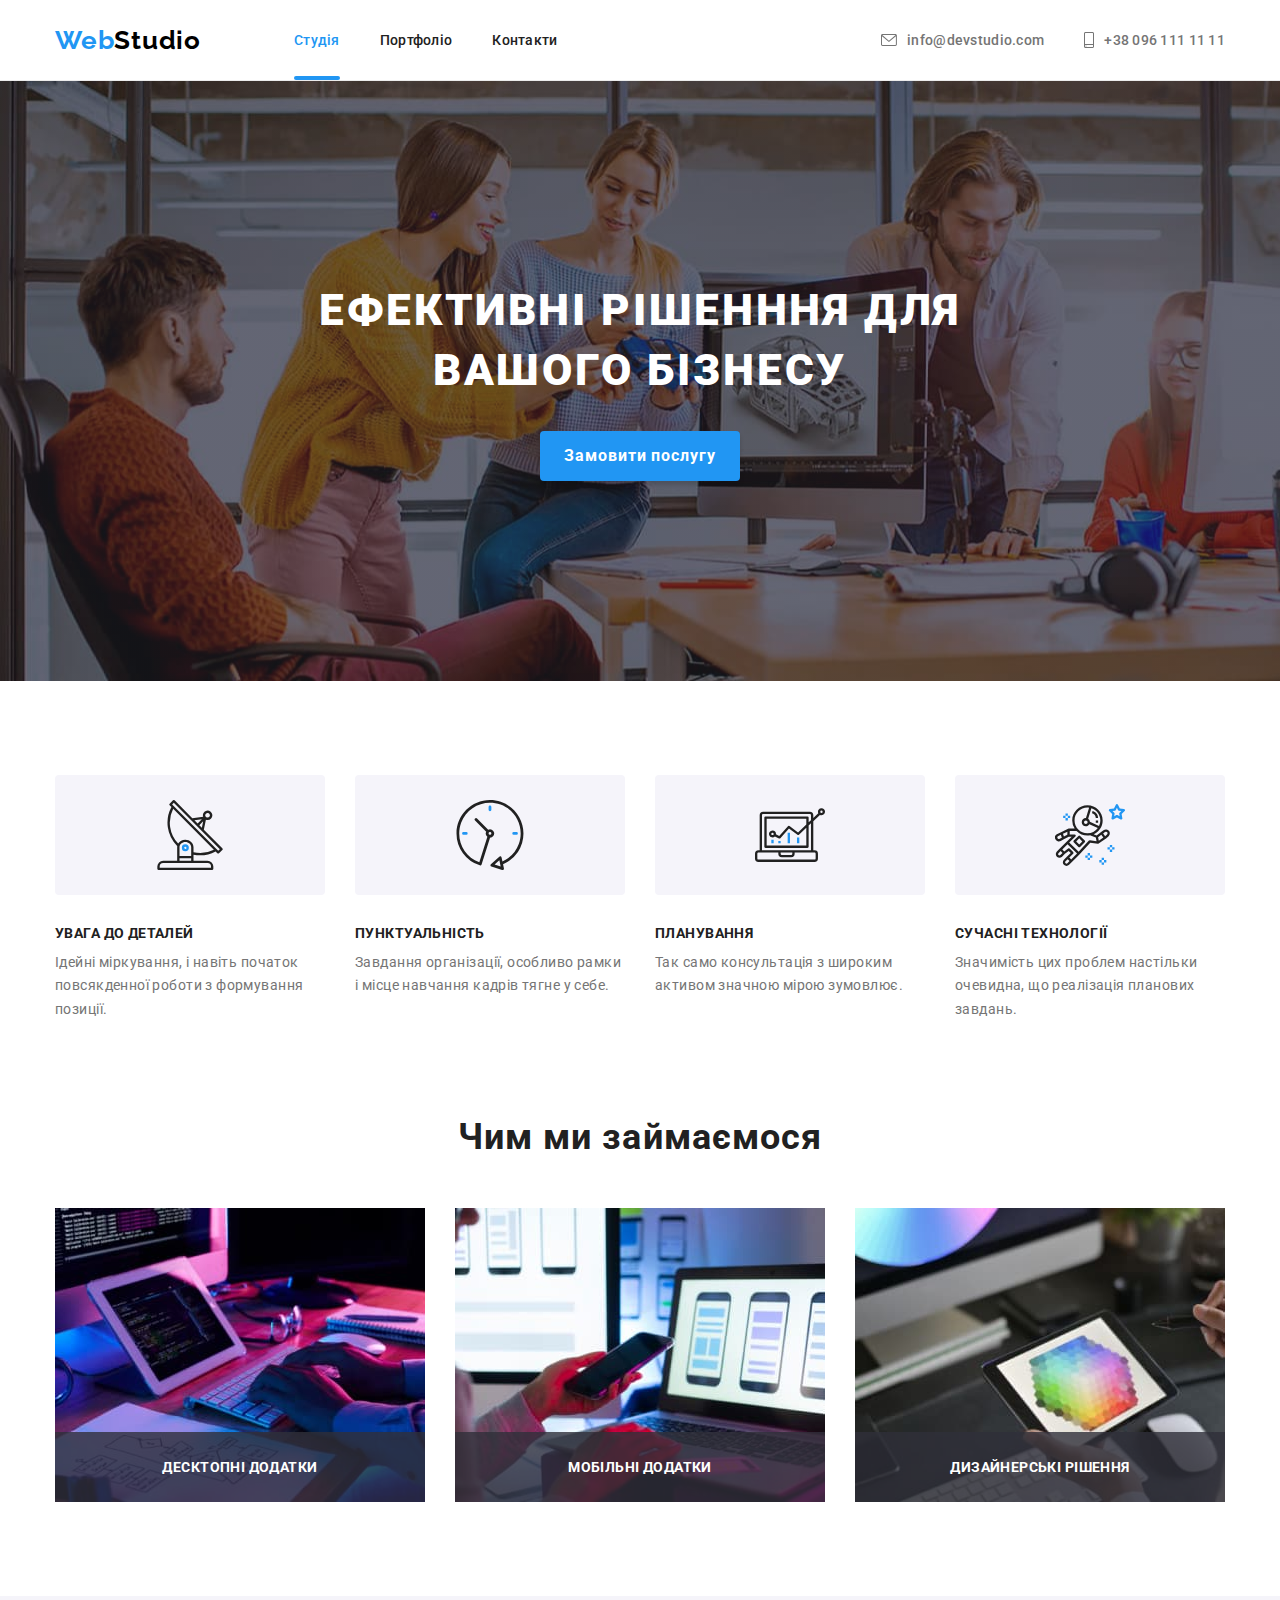
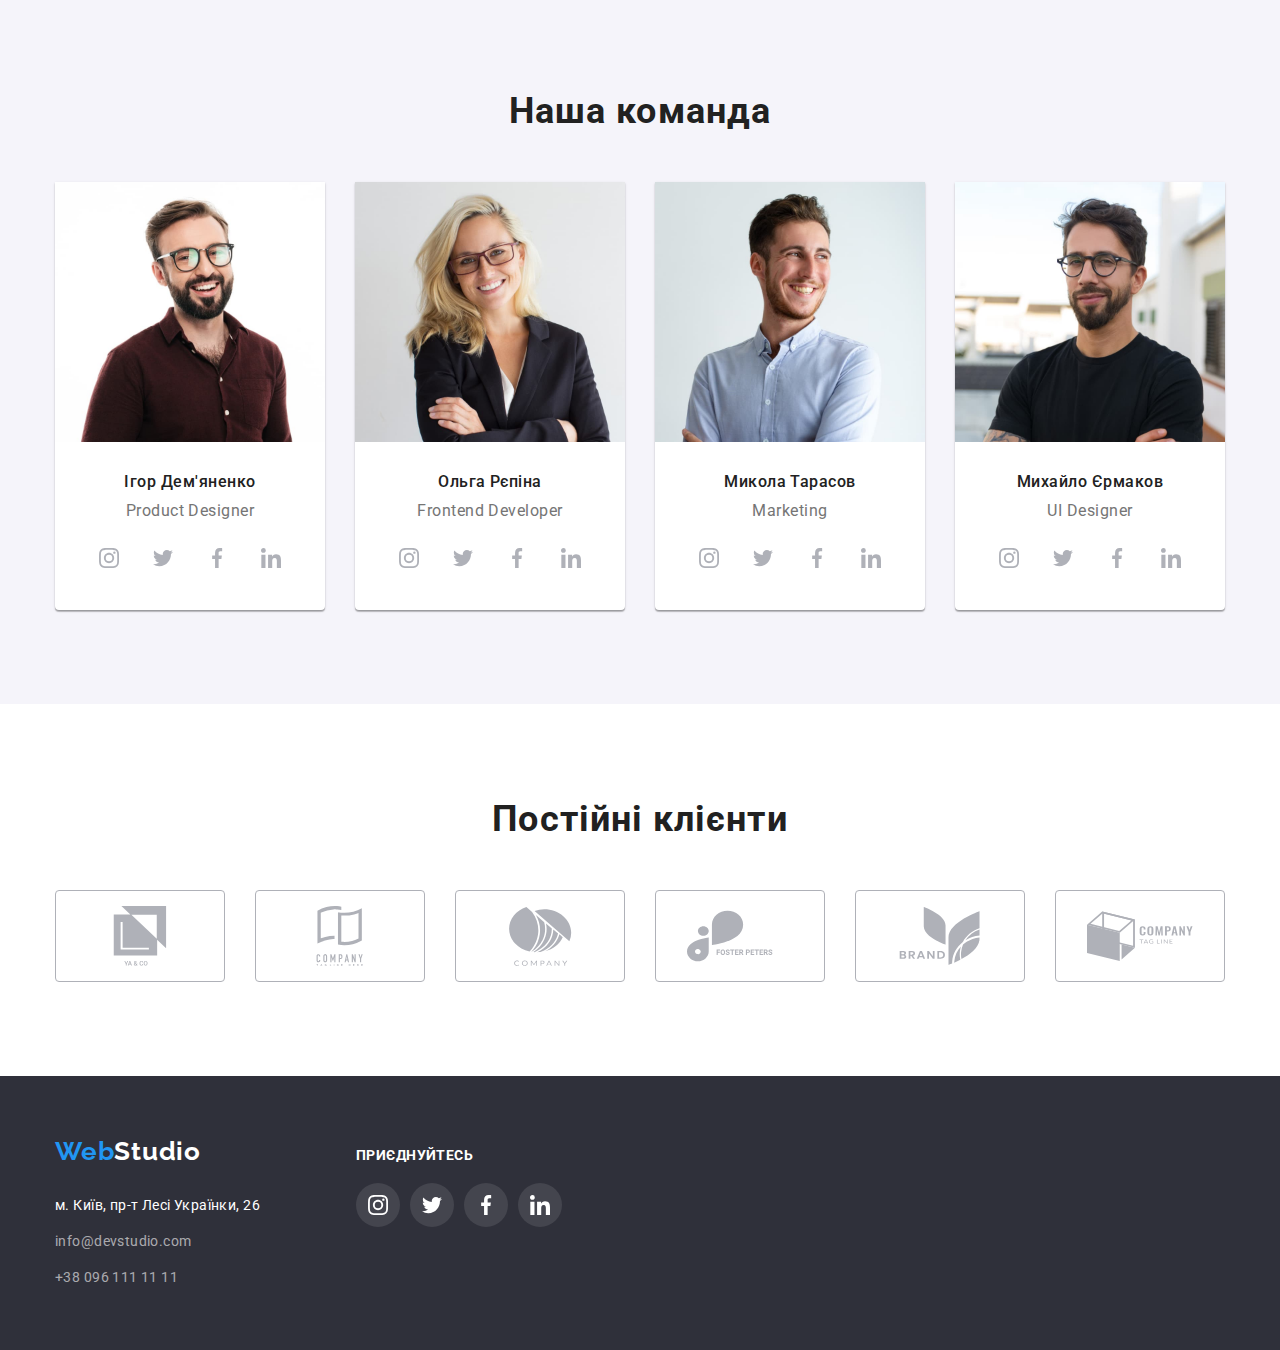
==== index.html @ 9af3080d "Initial commit" ====
<!DOCTYPE html>
<html lang="uk">
  <head>
    <meta charset="UTF-8" />
    <meta name="viewport" content="width=device-width, initial-scale=1.0" />
    <link rel="preconnect" href="https://fonts.googleapis.com" />
    <link rel="preconnect" href="https://fonts.gstatic.com" crossorigin />
    <link
      href="https://fonts.googleapis.com/css2?family=Raleway:wght@700&display=swap"
      rel="stylesheet"
    />
    <link
      href="https://fonts.googleapis.com/css2?family=Raleway:wght@700&family=Roboto:wght@400;500;700;900&display=swap"
      rel="stylesheet"
    />
    <link
      rel="stylesheet"
      href="https://cdnjs.cloudflare.com/ajax/libs/modern-normalize/1.0.0/modern-normalize.min.css"
    />
    <link rel="stylesheet" href="./css/styles.css" />
    <title>WebStudio</title>
  </head>
  <body>
    <header class="header">
      <div class="container flex">
        <nav class="flex">
          <a class="link logo" href="./index.html"
            >Web<span class="header-accent">Studio</span></a
          >
          <ul class="flex">
            <li class="item">
              <a class="link header-link current" href="./index.html">Студія</a>
            </li>
            <li class="item">
              <a class="link header-link" href="./portfolio.html">Портфоліо</a>
            </li>
            <li class="item">
              <a class="link header-link" href="#">Контакти</a>
            </li>
          </ul>
        </nav>
        <ul class="flex">
          <li class="item flex">
            <a class="link contacts-link" href="mailto:info@devstudio.com">
              <svg class="header-icon" width="16" height="12">
                <use href="./images/icons.svg#icon-envelope"></use>
              </svg>
              info@devstudio.com
            </a>
          </li>
          <li class="item">
            <a class="link contacts-link" href="tel:+380961111111">
              <svg class="header-icon" width="10" height="16">
                <use href="./images/icons.svg#icon-smartphone"></use>
              </svg>
              +38 096 111 11 11
            </a>
          </li>
        </ul>
      </div>
    </header>
    <main>
      <section class="section hero-section">
        <div class="container">
          <h1 class="hero-title">Ефективні рішенння для вашого бізнесу</h1>
          <button class="button" type="button" data-modal-open>
            Замовити послугу
          </button>
        </div>
      </section>
      <section class="section">
        <div class="container">
          <h2 class="visually-hidden">Наші переваги</h2>
          <ul class="adv-ul">
            <li>
              <div class="adv-svg-thumb">
                <svg class="adv-svg">
                  <use href="./images/icons.svg#icon-antenna"></use>
                </svg>
              </div>
              <h3 class="advantage-title">Увага до деталей</h3>
              <p class="advantage-text">
                Ідейні міркування, і навіть початок повсякденної роботи з
                формування позиції.
              </p>
            </li>
            <li>
              <div class="adv-svg-thumb">
                <svg class="adv-svg">
                  <use href="./images/icons.svg#icon-clock"></use>
                </svg>
              </div>
              <h3 class="advantage-title">Пунктуальність</h3>
              <p class="advantage-text">
                Завдання організації, особливо рамки і місце навчання кадрів
                тягне у себе.
              </p>
            </li>
            <li>
              <div class="adv-svg-thumb">
                <svg class="adv-svg">
                  <use href="./images/icons.svg#icon-diagram"></use>
                </svg>
              </div>
              <h3 class="advantage-title">Планування</h3>
              <p class="advantage-text">
                Так само консультація з широким активом значною мірою зумовлює.
              </p>
            </li>
            <li>
              <div class="adv-svg-thumb">
                <svg class="adv-svg">
                  <use href="./images/icons.svg#icon-astronaut"></use>
                </svg>
              </div>
              <h3 class="advantage-title">Сучасні технології</h3>
              <p class="advantage-text">
                Значимість цих проблем настільки очевидна, що реалізація
                планових завдань.
              </p>
            </li>
          </ul>
        </div>
      </section>
      <section class="section">
        <div class="container">
          <h2 class="tasks-title">Чим ми займаємося</h2>
          <ul class="tasks-ul">
            <li>
              <img src="./images/coding.jpg" alt="Кодування" width="370" />
              <p class="tasks-over-text">Десктопні додатки</p>
            </li>
            <li>
              <img src="./images/testing.jpg" alt="Тестувавння" width="370" />
              <p class="tasks-over-text">Мобільні додатки</p>
            </li>
            <li>
              <img src="./images/designing.jpg" alt="Дизайн" width="370" />
              <p class="tasks-over-text">Дизайнерські рішення</p>
            </li>
          </ul>
        </div>
      </section>
      <section class="section team-section">
        <div class="container">
          <h2 class="team-title">Наша команда</h2>
          <ul class="team-ul">
            <li class="shadow">
              <img src="./images/igor.jpg" alt="Ігор Дем'яненко" width="270" />
              <div class="team-member-container">
                <h3 class="team-member-name">Ігор Дем'яненко</h3>
                <p class="team-member-pose">Product Designer</p>
                <ul class="socials-list">
                  <li>
                    <a class="team-social-link" href="#">
                      <svg class="svg-social">
                        <use href="./images/icons.svg#icon-instagram"></use>
                      </svg>
                    </a>
                  </li>
                  <li>
                    <a class="team-social-link" href="#">
                      <svg class="svg-social">
                        <use href="./images/icons.svg#icon-twitter"></use>
                      </svg>
                    </a>
                  </li>
                  <li>
                    <a class="team-social-link" href="#">
                      <svg class="svg-social">
                        <use href="./images/icons.svg#icon-facebook"></use>
                      </svg>
                    </a>
                  </li>
                  <li>
                    <a class="team-social-link" href="#">
                      <svg class="svg-social">
                        <use href="./images/icons.svg#icon-linkedin"></use>
                      </svg>
                    </a>
                  </li>
                </ul>
              </div>
            </li>
            <li class="shadow">
              <img src="./images/olga.jpg" alt="Ольга Рєпіна" width="270" />
              <div class="team-member-container">
                <h3 class="team-member-name">Ольга Рєпіна</h3>
                <p class="team-member-pose">Frontend Developer</p>
                <ul class="socials-list">
                  <li>
                    <a class="team-social-link" href="#">
                      <svg class="svg-social">
                        <use href="./images/icons.svg#icon-instagram"></use>
                      </svg>
                    </a>
                  </li>
                  <li>
                    <a class="team-social-link" href="#">
                      <svg class="svg-social">
                        <use href="./images/icons.svg#icon-twitter"></use>
                      </svg>
                    </a>
                  </li>
                  <li>
                    <a class="team-social-link" href="#">
                      <svg class="svg-social">
                        <use href="./images/icons.svg#icon-facebook"></use>
                      </svg>
                    </a>
                  </li>
                  <li>
                    <a class="team-social-link" href="#">
                      <svg class="svg-social">
                        <use href="./images/icons.svg#icon-linkedin"></use>
                      </svg>
                    </a>
                  </li>
                </ul>
              </div>
            </li>
            <li class="shadow">
              <img src="./images/mike.jpg" alt="Микола Тарасов" width="270" />
              <div class="team-member-container">
                <h3 class="team-member-name">Микола Тарасов</h3>
                <p class="team-member-pose">Marketing</p>
                <ul class="socials-list">
                  <li>
                    <a class="team-social-link" href="#">
                      <svg class="svg-social">
                        <use href="./images/icons.svg#icon-instagram"></use>
                      </svg>
                    </a>
                  </li>
                  <li>
                    <a class="team-social-link" href="#">
                      <svg class="svg-social">
                        <use href="./images/icons.svg#icon-twitter"></use>
                      </svg>
                    </a>
                  </li>
                  <li>
                    <a class="team-social-link" href="#">
                      <svg class="svg-social">
                        <use href="./images/icons.svg#icon-facebook"></use>
                      </svg>
                    </a>
                  </li>
                  <li>
                    <a class="team-social-link" href="#">
                      <svg class="svg-social">
                        <use href="./images/icons.svg#icon-linkedin"></use>
                      </svg>
                    </a>
                  </li>
                </ul>
              </div>
            </li>
            <li class="shadow">
              <img
                src="./images/michael.jpg"
                alt="Михайло Єрмаков"
                width="270"
              />
              <div class="team-member-container">
                <h3 class="team-member-name">Михайло Єрмаков</h3>
                <p class="team-member-pose">UI Designer</p>
                <ul class="socials-list">
                  <li>
                    <a class="team-social-link" href="#">
                      <svg class="svg-social">
                        <use href="./images/icons.svg#icon-instagram"></use>
                      </svg>
                    </a>
                  </li>
                  <li>
                    <a class="team-social-link" href="#">
                      <svg class="svg-social">
                        <use href="./images/icons.svg#icon-twitter"></use>
                      </svg>
                    </a>
                  </li>
                  <li>
                    <a class="team-social-link" href="#">
                      <svg class="svg-social">
                        <use href="./images/icons.svg#icon-facebook"></use>
                      </svg>
                    </a>
                  </li>
                  <li>
                    <a class="team-social-link" href="#">
                      <svg class="svg-social">
                        <use href="./images/icons.svg#icon-linkedin"></use>
                      </svg>
                    </a>
                  </li>
                </ul>
              </div>
            </li>
          </ul>
        </div>
      </section>
      <section class="section">
        <div class="container">
          <h2 class="tasks-title">Постійні клієнти</h2>
          <ul class="clients-list">
            <li>
              <a class="client-link" href="">
                <svg class="client-svg">
                  <use href="./images/icons.svg#icon-company-1"></use>
                </svg>
              </a>
            </li>
            <li>
              <a class="client-link" href="">
                <svg class="client-svg">
                  <use href="./images/icons.svg#icon-company-2"></use>
                </svg>
              </a>
            </li>
            <li>
              <a class="client-link" href="">
                <svg class="client-svg">
                  <use href="./images/icons.svg#icon-company-3"></use>
                </svg>
              </a>
            </li>
            <li>
              <a class="client-link" href="">
                <svg class="client-svg">
                  <use href="./images/icons.svg#icon-company-4"></use>
                </svg>
              </a>
            </li>
            <li>
              <a class="client-link" href="">
                <svg class="client-svg">
                  <use href="./images/icons.svg#icon-company-5"></use>
                </svg>
              </a>
            </li>
            <li>
              <a class="client-link" href="">
                <svg class="client-svg">
                  <use href="./images/icons.svg#icon-company-6"></use>
                </svg>
              </a>
            </li>
          </ul>
        </div>
      </section>
    </main>
    <footer class="footer">
      <div class="container">
        <div class="address-container">
          <a class="link logo" href="./index.html"
            >Web<span class="footer-accent">Studio</span></a
          >
          <address>
            <ul>
              <li>
                <a
                  class="link address_link"
                  href="https://goo.gl/maps/rApDGopZvRSZXnWv6"
                  target="_blank"
                  rel="noopener noreferrer nofollow"
                  >м. Київ, пр-т Лесі Українки, 26</a
                >
              </li>
              <li>
                <a
                  class="link footer-contact-link"
                  href="mailto:info@devstudio.com"
                  >info@devstudio.com</a
                >
              </li>
              <li>
                <a class="link footer-contact-link" href="tel:+380961111111"
                  >+38 096 111 11 11</a
                >
              </li>
            </ul>
          </address>
        </div>
        <div>
          <p class="follow-title">приєднуйтесь</p>
          <ul class="socials-list">
            <li>
              <a class="follow-social-link" href="#">
                <svg class="svg-social">
                  <use href="./images/icons.svg#icon-instagram"></use>
                </svg>
              </a>
            </li>
            <li>
              <a class="follow-social-link" href="#">
                <svg class="svg-social">
                  <use href="./images/icons.svg#icon-twitter"></use>
                </svg>
              </a>
            </li>
            <li>
              <a class="follow-social-link" href="#">
                <svg class="svg-social">
                  <use href="./images/icons.svg#icon-facebook"></use>
                </svg>
              </a>
            </li>
            <li>
              <a class="follow-social-link" href="#">
                <svg class="svg-social">
                  <use href="./images/icons.svg#icon-linkedin"></use>
                </svg>
              </a>
            </li>
          </ul>
        </div>
      </div>
    </footer>
    <div class="backdrop is-hidden" data-modal>
      <div class="modal">
        <button class="close-modal" type="button" data-modal-close>
          <svg width="18" height="18">
            <use href="./images/icons.svg#icon-close" />
          </svg>
        </button>
      </div>
    </div>
    <script src="./js/modal.js"></script>
  </body>
</html>
---- css/styles.css ----
:root {
  --color-brand: #2196f3;
  --color-primary: #212121;
  --color-secondary: #757575;
  --color-white: #fff;
  --color-black: #000;
  --color-gray-bg: #2f303a;
  --color-bg-team: #f5f4fa;
  --color-footer-link: rgba(255, 255, 255, 0.6);
  --color-border: #eee;
  --color-header-bottom-border: #ececec;
  --color-button-active: #188ce8;
  --color-hero-bg: #c4c4c4;
  --color-social-icon: #afb1b8;
}
body {
  font-family: 'Roboto', sans-serif;
  font-size: 14px;
  font-weight: 400;
  color: var(--color-primary);
  margin: 0;
}
.container {
  width: 1200px;
  padding-left: 15px;
  padding-right: 15px;
  margin: 0 auto;
}

h1,
h2,
h3,
p {
  margin: 0;
}
ul {
  list-style-type: none;
  padding: 0;
  margin: 0;
}
nav .item + .item {
  margin-left: 50px;
}
ul > .item + .item {
  margin-left: 40px;
}
.link {
  text-decoration: none;
}
.logo {
  font-family: 'Raleway', sans-serif;
  color: var(--color-brand);
  font-weight: 700;
  font-size: 26px;
  line-height: 1.17;
  letter-spacing: 0.78px;
}
.logo .header-accent {
  color: var(--color-black);
}
.logo .footer-accent {
  color: var(--color-white);
}

.header {
  background-color: var(--color-white);
  border-bottom: 1px solid var(--color-header-bottom-border);
}
.header .logo {
  margin-right: 93px;
  align-self: center;
}
.flex {
  display: flex;
}
.header-link {
  letter-spacing: 0.28px;
  font-weight: 500;
  line-height: normal;
  color: var(--color-primary);

  display: inline-block;
  padding-top: 32px;
  padding-bottom: 32px;

  transition: color 250ms cubic-bezier(0.4, 0, 0.2, 1);
}
.header-link:hover,
.contacts-link:hover,
.header-link:focus,
.contacts-link:focus,
.footer-contact-link:focus,
.footer-contact-link:hover,
.address_link:hover,
.address_link:focus,
.header-link.current {
  color: var(--color-brand);
}
.header-link.current {
  position: relative;
}
.header-link.current::after {
  position: absolute;
  bottom: 0;
  left: 0;

  content: '';
  /* display: block; */
  height: 4px;
  width: 100%;
  border-radius: 2px;
  background-color: var(--color-brand);
}
.contacts-link {
  color: var(--color-secondary);
  letter-spacing: 0.28px;
  font-weight: 500;
  line-height: 1.17;

  display: flex;
  align-items: center;

  transition: color 250ms cubic-bezier(0.4, 0, 0.2, 1);
}
.header-icon {
  margin-right: 10px;
  fill: currentColor;
}
nav + ul {
  margin-left: auto;
  align-items: center;
}
.section {
  padding-top: 94px;
  padding-bottom: 94px;
}
.hero-section {
  background-image: linear-gradient(
      rgba(47, 48, 58, 0.4),
      rgba(47, 48, 58, 0.4)
    ),
    url(../images/bg-hero.jpg);

  background-color: var(--color-hero-bg);
  text-align: center;
  padding-top: 200px;
  padding-bottom: 200px;
  max-width: 1600px;
  margin-left: auto;
  margin-right: auto;
}

.hero-title {
  color: var(--color-white);
  font-weight: 900;
  font-size: 44px;
  line-height: 1.36;
  letter-spacing: 2.64px;
  text-transform: uppercase;

  max-width: 696px;
  margin-left: auto;
  margin-right: auto;
  margin-bottom: 30px;
}
.button {
  background-color: var(--color-brand);
  color: var(--color-white);
  border: none;
  border-radius: 4px;
  line-height: 1.875;
  font-family: 'Roboto', sans-serif;
  font-size: 16px;
  font-weight: 700;
  letter-spacing: 0.96px;
  box-shadow: 0px 4px 4px 0px rgba(0, 0, 0, 0.15);
  cursor: pointer;

  padding: 10px 24px;
}
.button:active {
  background-color: var(--color-button-active);
}
.visually-hidden {
  position: absolute;
  width: 1px;
  height: 1px;
  margin: -1px;
  border: 0;
  padding: 0;

  white-space: nowrap;
  clip-path: inset(100%);
  clip: rect(0 0 0 0);
  overflow: hidden;
}

.adv-ul {
  display: flex;
  gap: 30px;
}
.adv-ul > li {
  flex-basis: 270px;
}
.hero-section + .section {
  padding-bottom: 0;
}
.adv-svg-thumb {
  /* padding: 25px 100px; */
  width: 270px;
  height: 120px;
  display: flex;
  justify-content: center;
  align-items: center;

  margin-bottom: 30px;
  background-color: var(--color-bg-team);
  border-radius: 4px;
}
.adv-svg {
  width: 70px;
  height: 70px;
}
.advantage-title {
  color: var(--color-primary);
  font-weight: 700;
  font-size: 14px;
  line-height: normal;
  letter-spacing: 0.42px;
  text-transform: uppercase;

  margin-bottom: 10px;
}
.advantage-text {
  color: var(--color-secondary);
  letter-spacing: 0.42px;
  line-height: 1.7;
}
img {
  display: block;
}
.tasks-title {
  text-align: center;
  font-size: 36px;
  font-weight: 700;
  line-height: normal;
  letter-spacing: 1.08px;

  margin-bottom: 50px;
}
.tasks-ul {
  display: flex;
  gap: 30px;
}
.tasks-ul > li {
  position: relative;
}
.tasks-over-text {
  position: absolute;
  bottom: 0;
  left: 0;
  width: 100%;
  padding: 27px 0;
  color: var(--color-white);
  text-align: center;
  font-weight: 700;
  line-height: normal;
  letter-spacing: 0.42px;
  text-transform: uppercase;

  background-color: rgba(47, 48, 58, 0.8);
}
.team-section {
  background-color: var(--color-bg-team);
}
.team-title {
  text-align: center;
  font-size: 36px;
  font-weight: 700;
  line-height: normal;
  letter-spacing: 1.08px;

  margin-bottom: 50px;
}
.team-ul {
  display: flex;
  gap: 30px;
}
.shadow {
  border-radius: 0px 0px 4px 4px;
  background-color: var(--color-white);
  box-shadow: 0px 2px 1px 0px rgba(0, 0, 0, 0.2),
    0px 1px 1px 0px rgba(0, 0, 0, 0.14), 0px 1px 3px 0px rgba(0, 0, 0, 0.12);
}
.team-member-container {
  padding: 30px 32px;
  text-align: center;
}
.team-member-name {
  font-size: 16px;
  font-weight: 500;
  line-height: normal;
  letter-spacing: 0.48px;

  margin-bottom: 10px;
}
.team-member-pose {
  color: var(--color-secondary);
  font-size: 16px;
  line-height: normal;
  letter-spacing: 0.48px;
  margin-bottom: 16px;
}
.socials-list {
  display: flex;
  gap: 10px;
}
.team-social-link {
  border-radius: 50%;
  /* padding: 12px; */
  width: 44px;
  height: 44px;
  display: flex;
  justify-content: center;
  align-items: center;

  color: var(--color-social-icon);

  transition: color 250ms cubic-bezier(0.4, 0, 0.2, 1),
    background-color 250ms cubic-bezier(0.4, 0, 0.2, 1);
}
.team-social-link:hover,
.team-social-link:focus {
  background-color: var(--color-brand);
  color: var(--color-white);
}
.svg-social {
  width: 20px;
  height: 20px;
  fill: currentColor;
  display: block;
}
.clients-list {
  display: flex;
  gap: 30px;
}
.client-link {
  /* padding: 16px 32px; */
  width: 170px;
  height: 92px;
  display: flex;
  justify-content: center;
  align-items: center;
  border-radius: 4px;
  border: 1px solid var(--color-social-icon);
  color: var(--color-social-icon);

  transition: color 250ms cubic-bezier(0.4, 0, 0.2, 1),
    border-color 250ms cubic-bezier(0.4, 0, 0.2, 1);
}
.client-link:hover,
.client-link:focus {
  border-color: var(--color-brand);
  color: var(--color-brand);
}
.client-svg {
  width: 106px;
  height: 60px;
  display: block;
  fill: currentColor;
}

.footer {
  background-color: var(--color-gray-bg);
  padding: 60px 0;
}
.address_link {
  color: var(--color-white);
  font-style: normal;
  line-height: 1.71;
  letter-spacing: 0.42px;

  transition: color 250ms cubic-bezier(0.4, 0, 0.2, 1);
}
.footer-contact-link {
  font-style: normal;
  color: var(--color-footer-link);
  line-height: 1.714;
  letter-spacing: 0.42px;

  transition: color 250ms cubic-bezier(0.4, 0, 0.2, 1);
}
.footer address {
  margin-top: 28px;
}
address li + li {
  margin-top: 12px;
}
.follow-title {
  color: var(--color-white);
  font-weight: 700;
  line-height: normal;
  letter-spacing: 0.42px;
  text-transform: uppercase;

  margin-bottom: 20px;
}
.follow-social-link {
  border-radius: 50%;
  /* padding: 12px; */
  width: 44px;
  height: 44px;
  display: flex;
  justify-content: center;
  align-items: center;

  color: var(--color-white);
  background-color: rgba(255, 255, 255, 0.1);

  transition: background-color 250ms cubic-bezier(0.4, 0, 0.2, 1);
}
.follow-social-link:hover,
.follow-social-link:focus {
  background-color: var(--color-brand);
}
.footer > .container {
  display: flex;
  align-items: baseline;
}
.address-container {
  width: 231px;
  margin-right: 70px;
}
.portfolio-button {
  border: none;
  color: var(--color-primary);
  text-align: center;
  font-family: Roboto;
  font-size: 16px;
  font-weight: 500;
  line-height: 1.625;
  letter-spacing: 0.48px;
  border-radius: 4px;
  background-color: var(--color-bg-team);
  cursor: pointer;

  padding: 6px 22px;

  transition: color 250ms cubic-bezier(0.4, 0, 0.2, 1),
    background-color 250ms cubic-bezier(0.4, 0, 0.2, 1),
    box-shadow 250ms cubic-bezier(0.4, 0, 0.2, 1);
}
.buttons-ul {
  display: flex;
  gap: 8px;
  justify-content: center;

  margin-bottom: 50px;
}
.fst-btn,
.portfolio-button:hover,
.portfolio-button:focus {
  color: var(--color-white);
  background-color: var(--color-brand);
  box-shadow: 0px 2px 2px 0px rgba(0, 0, 0, 0.12),
    0px 1px 2px 0px rgba(0, 0, 0, 0.08), 0px 3px 1px 0px rgba(0, 0, 0, 0.1);
}
.card-text-container {
  padding: 20px 24px;
  border-bottom: 1px solid var(--color-border);
  border-left: 1px solid var(--color-border);
  border-right: 1px solid var(--color-border);
}
.card-title {
  color: var(--color-primary);
  font-size: 18px;
  font-weight: 700;
  line-height: 2;
  letter-spacing: 1.08px;
  margin-bottom: 4px;
}
.card-text {
  color: var(--color-secondary);
  font-size: 16px;
  line-height: 1.875;
  letter-spacing: 0.48px;
}
.card-list {
  display: flex;
  flex-wrap: wrap;
  gap: 30px;
}
.card-item {
  flex-basis: calc((100% - 60px) / 3);
  background-color: var(--color-white);
}
.card-item > .link {
  display: block;
  transition: box-shadow 250ms cubic-bezier(0.4, 0, 0.2, 1);
}
.card-item > .link:hover,
.card-item > .link:focus {
  box-shadow: 1px 4px 6px 0px rgba(0, 0, 0, 0.16),
    0px 4px 4px 0px rgba(0, 0, 0, 0.06), 0px 1px 1px 0px rgba(0, 0, 0, 0.12);
}
.card-item > .link:hover .card-over-text {
  transform: translateY(-100%);
}
.card-list .card-thumb {
  position: relative;
  overflow: hidden;
}
.card-over-text {
  position: absolute;
  left: 0;
  top: 100%;

  color: var(--color-white);
  font-size: 18px;
  line-height: 1.55556;
  letter-spacing: 0.54px;
  background: rgba(33, 150, 243, 0.9);
  width: 100%;
  height: 100%;
  padding: 0 24px;
  display: flex;
  align-self: center;

  transition: transform 250ms cubic-bezier(0.4, 0, 0.2, 1);
}
.card-over-text > p {
  margin: auto 0;
}
.backdrop {
  position: fixed;
  top: 0;
  left: 0;

  width: 100%;
  height: 100%;
  background-color: rgba(0, 0, 0, 0.2);

  transition: opacity 250ms cubic-bezier(0.4, 0, 0.2, 1),
    visibility 250ms cubic-bezier(0.4, 0, 0.2, 1);
}
.backdrop.is-hidden {
  opacity: 0;
  pointer-events: none;
  visibility: hidden;
}
.backdrop.is-hidden .modal {
  /* opacity: 0; */
  transform: translate(-50%, -50%) scale(1.5);
}
.modal {
  position: absolute;
  top: 50%;
  left: 50%;

  min-width: 528px;
  min-height: 581px;
  padding: 8px;
  border-radius: 4px;

  background-color: var(--color-white);
  box-shadow: 0px 2px 1px 0px rgba(0, 0, 0, 0.2),
    0px 1px 1px 0px rgba(0, 0, 0, 0.14), 0px 1px 3px 0px rgba(0, 0, 0, 0.12);
  /* opacity: 1; */
  transform: translate(-50%, -50%) scale(1);
  transition: transform 250ms cubic-bezier(0.4, 0, 0.2, 1);
  /* opacity 250ms cubic-bezier(0.4, 0, 0.2, 1); */
}
.close-modal {
  width: 30px;
  height: 30px;
  border-radius: 50%;
  border: 1px solid rgba(0, 0, 0, 0.1);
  background-color: transparent;
  margin: 0 0 auto auto;
  cursor: pointer;
  display: flex;
  align-items: center;
  justify-content: center;
}
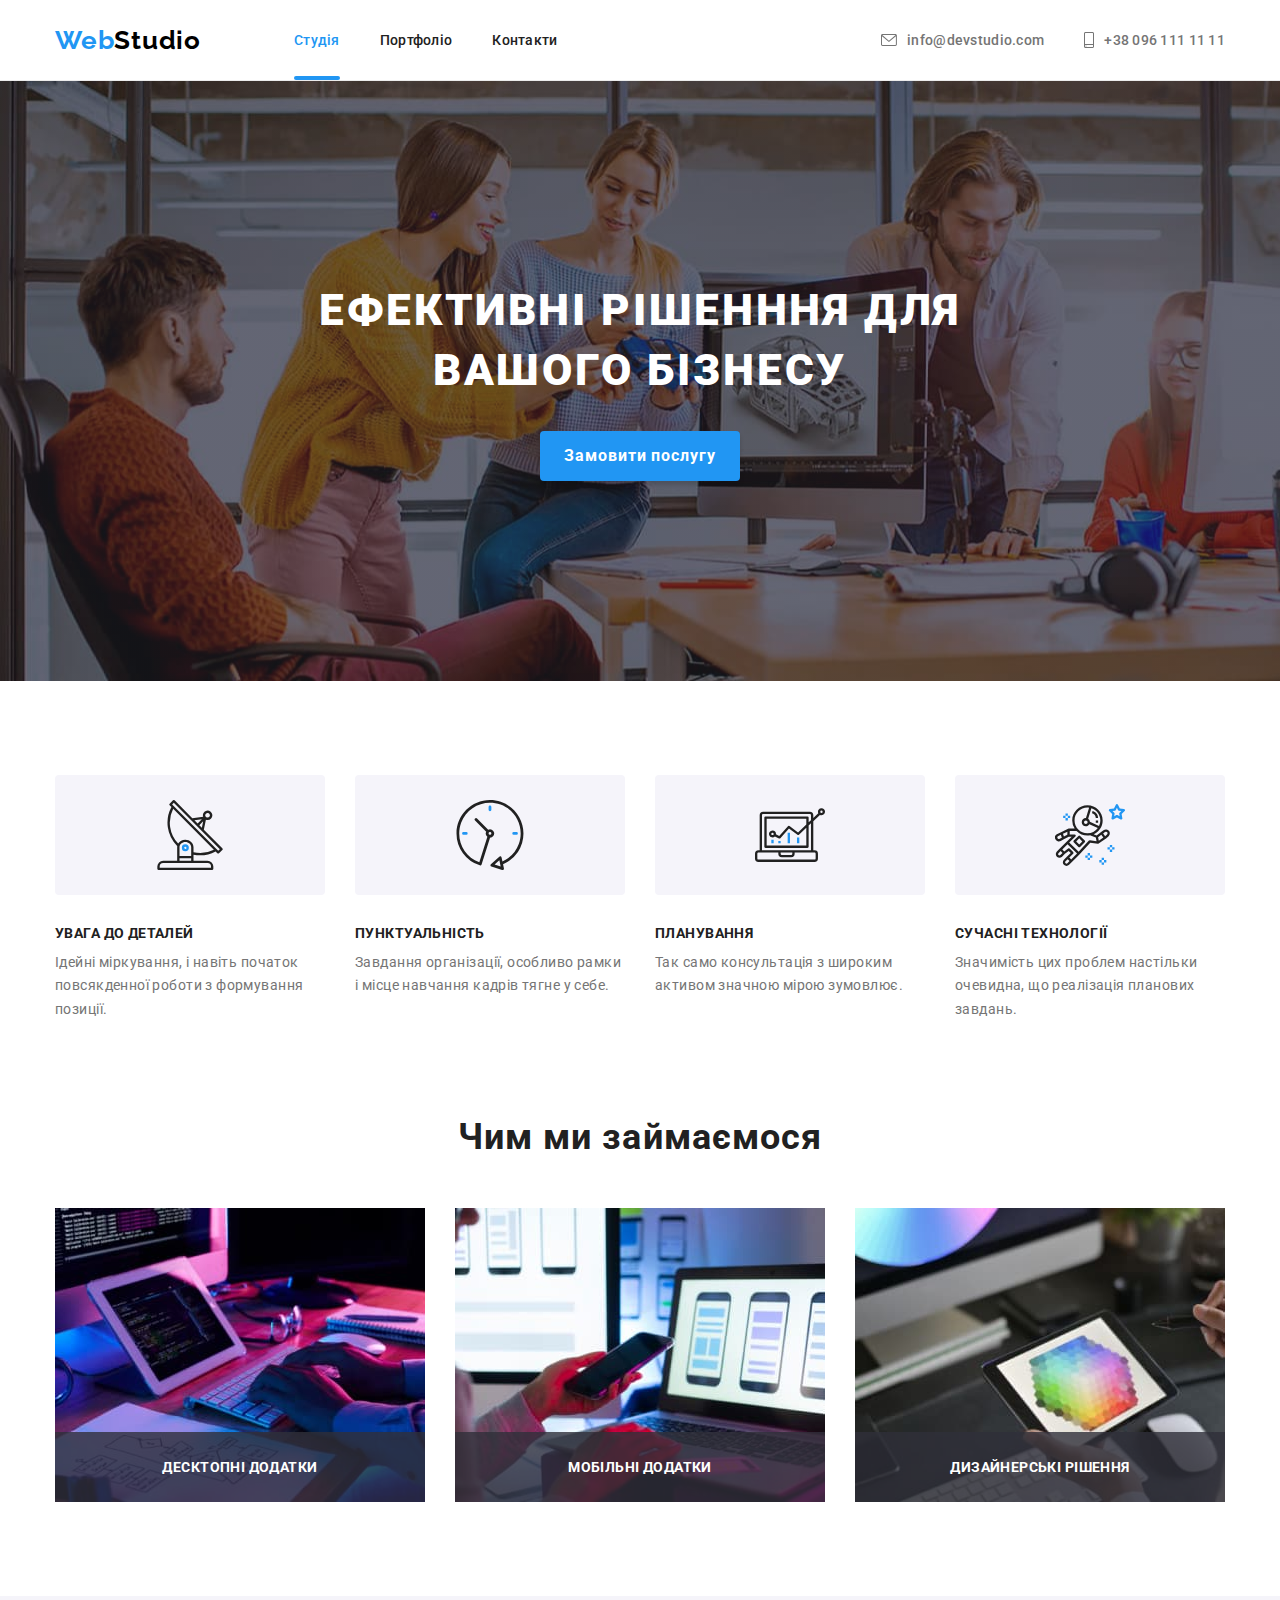
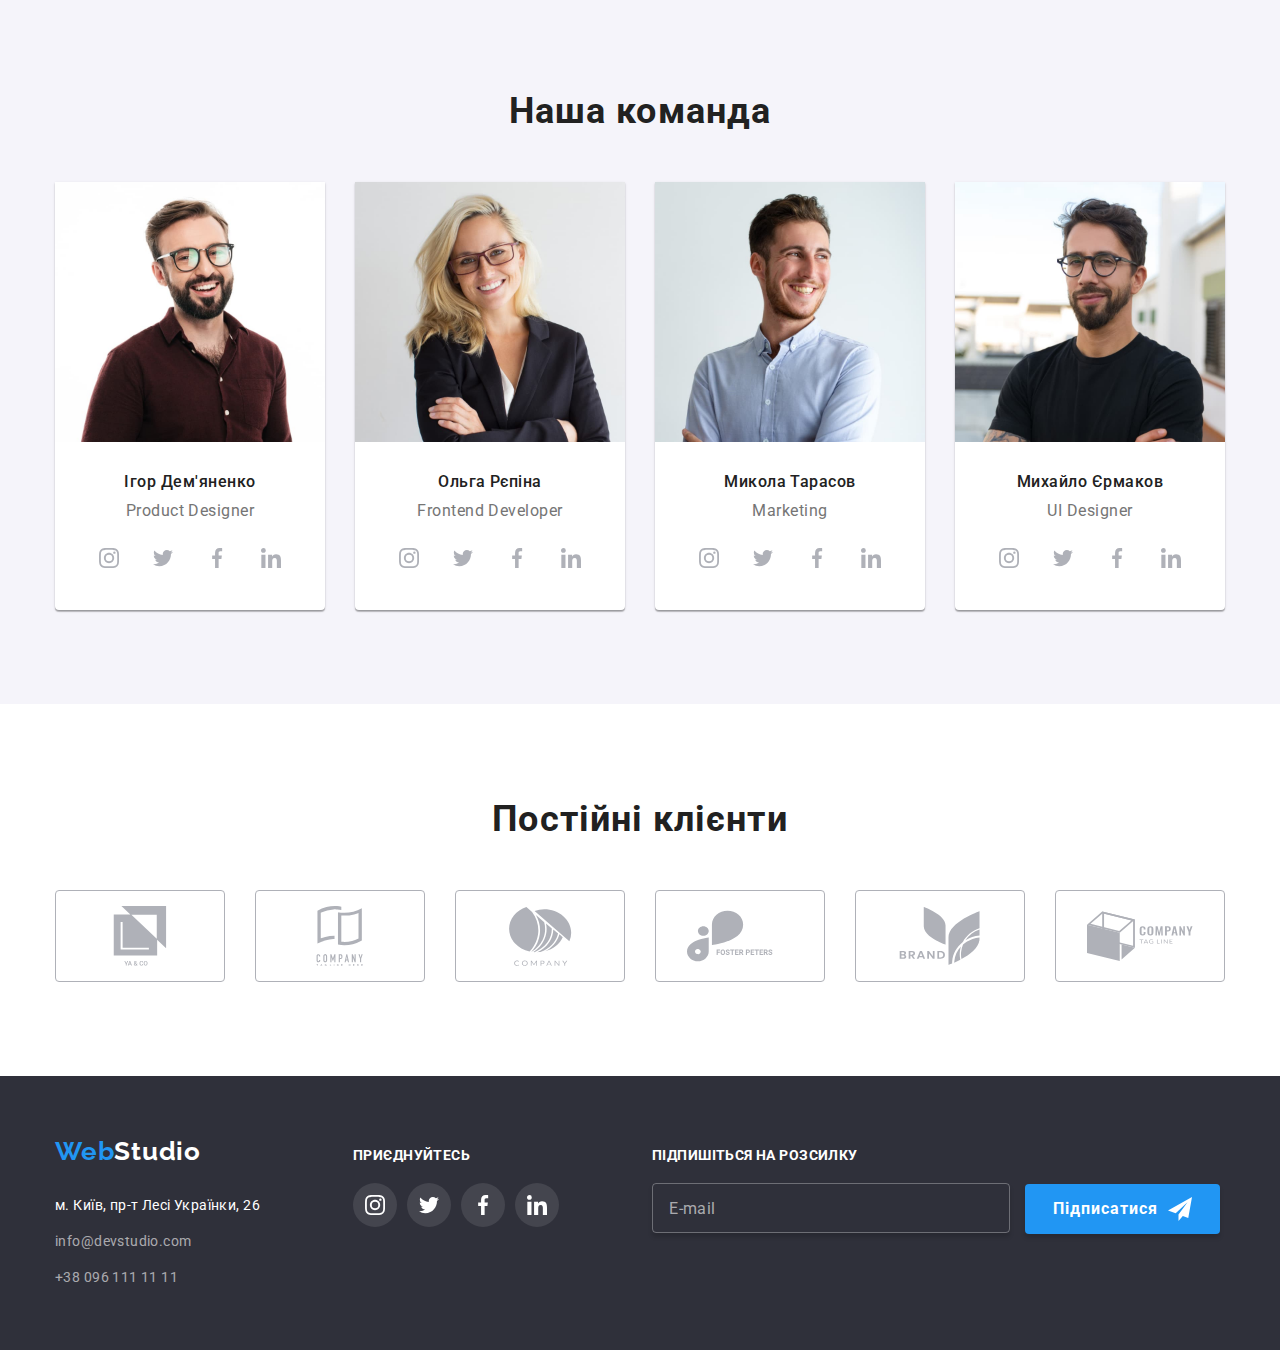
==== commit 061e2c32: "forms added" ====
--- a/index.html
+++ b/index.html
@@ -415,6 +415,22 @@
             </li>
           </ul>
         </div>
+        <form name="form-subscribe">
+          <label>
+            <p class="follow-title">Підпишіться на розсилку</p>
+            <input
+              class="email-input"
+              type="email"
+              name="email-subscribe"
+              placeholder="E-mail"
+          /></label>
+          <button class="btn-subscribe" type="submit">
+            Підписатися
+            <svg width="24" height="24">
+              <use href="./images/icons.svg#icon-send"></use>
+            </svg>
+          </button>
+        </form>
       </div>
     </footer>
     <div class="backdrop is-hidden" data-modal>
@@ -424,6 +440,65 @@
             <use href="./images/icons.svg#icon-close" />
           </svg>
         </button>
+        <form name="form-feedback">
+          <div
+            class="form-feeddback-group"
+            aria-labelledby="contact-details-head"
+            role="group"
+          >
+            <p class="form-feedback-title" id="contact-details-head">
+              Залиште свої дані, ми вам передзвонимо
+            </p>
+            <label class="label">
+              Ім'я
+              <input class="input" type="text" name="user-name" />
+              <svg class="form-icon">
+                <use href="./images/icons.svg#icon-person"></use>
+              </svg>
+            </label>
+            <label class="label">
+              Телефон
+              <input class="input" type="tel" name="user-tel" />
+              <svg class="form-icon">
+                <use href="./images/icons.svg#icon-tel"></use>
+              </svg>
+            </label>
+            <label class="label">
+              Пошта
+              <input class="input" type="email" name="user-mail" />
+              <svg class="form-icon">
+                <use href="./images/icons.svg#icon-mail"></use>
+              </svg>
+            </label>
+            <label class="label">
+              Коментар
+              <textarea
+                class="user-comment"
+                name="user-comment"
+                placeholder="Введіть текст"
+              >
+              </textarea>
+            </label>
+            <label class="label chbx-lbl">
+              <input
+                class="chbx visually-hidden"
+                type="checkbox"
+                name="chbx-agreement"
+                value="agreement"
+              />
+              <span class="chbx-custom">
+                <svg>
+                  <use href="./images/icons.svg#icon-chbx"></use>
+                </svg>
+              </span>
+              <span
+                >Погоджуюся з розсилкою та приймаю
+                <a class="cond-link" href="#"> Умови договору </a>
+              </span>
+            </label>
+            <button class="btn-feedback" type="submit">Відправити</button>
+          </div>
+        </form>
       </div>
     </div>
     <script src="./js/modal.js"></script>
--- a/css/styles.css
+++ b/css/styles.css
@@ -427,9 +427,10 @@
   display: flex;
   align-items: baseline;
 }
-.address-container {
-  width: 231px;
-  margin-right: 70px;
+.footer > .container > div {
+  /* .address-container {
+  width: 231px; */
+  margin-right: 93px;
 }
 .portfolio-button {
   border: none;
@@ -549,8 +550,7 @@
   visibility: hidden;
 }
 .backdrop.is-hidden .modal {
-  /* opacity: 0; */
-  transform: translate(-50%, -50%) scale(1.5);
+  transform: translate(-50%, -50%) scale(1.3);
 }
 .modal {
   position: absolute;
@@ -559,26 +559,191 @@
 
   min-width: 528px;
   min-height: 581px;
-  padding: 8px;
+  padding: 40px;
   border-radius: 4px;
 
   background-color: var(--color-white);
   box-shadow: 0px 2px 1px 0px rgba(0, 0, 0, 0.2),
     0px 1px 1px 0px rgba(0, 0, 0, 0.14), 0px 1px 3px 0px rgba(0, 0, 0, 0.12);
-  /* opacity: 1; */
   transform: translate(-50%, -50%) scale(1);
   transition: transform 250ms cubic-bezier(0.4, 0, 0.2, 1);
-  /* opacity 250ms cubic-bezier(0.4, 0, 0.2, 1); */
 }
 .close-modal {
+  position: absolute;
+  top: 8px;
+  right: 8px;
+
   width: 30px;
   height: 30px;
   border-radius: 50%;
   border: 1px solid rgba(0, 0, 0, 0.1);
   background-color: transparent;
-  margin: 0 0 auto auto;
+  color: var(--color-black);
   cursor: pointer;
   display: flex;
   align-items: center;
   justify-content: center;
-}
+  transition: color 250ms cubic-bezier(0.4, 0, 0.2, 1);
+}
+.close-modal:hover,
+.close-modal:focus {
+  color: var(--color-brand);
+}
+.close-modal > svg {
+  fill: currentColor;
+}
+/* Форма подписки в футере */
+.email-input {
+  height: 50px;
+  width: 358px;
+  padding: 15px 16px;
+  border-radius: 4px;
+  border: 1px solid rgba(255, 255, 255, 0.3);
+  background: rgba(33, 150, 243, 0);
+  box-shadow: 0px 4px 4px 0px rgba(0, 0, 0, 0.15);
+  color: var(--color-bg-team);
+  font-size: 16px;
+  font-weight: 400;
+  line-height: 1.25;
+  letter-spacing: 0.48px;
+}
+.email-input::placeholder {
+  color: var(--color-footer-link);
+}
+.btn-subscribe {
+  display: inline-flex;
+  align-items: center;
+  padding: 10px 28px;
+  margin-left: 12px;
+  border: none;
+  border-radius: 4px;
+  background-color: var(--color-brand);
+  box-shadow: 0px 4px 4px 0px rgba(0, 0, 0, 0.15);
+  color: var(--color-white);
+  font-size: 16px;
+  font-weight: 700;
+  line-height: 1.875;
+  letter-spacing: 0.96px;
+  cursor: pointer;
+}
+.btn-subscribe > svg {
+  margin-left: 10px;
+}
+/* Форма фидбека в модалке */
+.form-feeddback-group {
+  display: flex;
+  flex-direction: column;
+}
+.form-feedback-title {
+  color: var(--color-primary);
+  text-align: center;
+  font-size: 20px;
+  font-weight: 700;
+  line-height: normal;
+  letter-spacing: 0.6px;
+  margin-bottom: 12px;
+}
+.label {
+  position: relative;
+
+  margin-bottom: 10px;
+
+  color: var(--color-secondary);
+  font-size: 12px;
+  font-weight: 400;
+  line-height: normal;
+  letter-spacing: 0.12px;
+}
+.input {
+  margin-top: 4px;
+  width: 100%;
+  padding: 12px 42px;
+  border-radius: 4px;
+  border: 1px solid rgba(33, 33, 33, 0.2);
+  transition: border-color 250ms cubic-bezier(0.4, 0, 0.2, 1);
+}
+.input:focus,
+.input:hover,
+.user-comment:focus,
+.user-comment:hover,
+.chbx-custom:focus,
+.chbx-custom:hover,
+.chbx-lbl:hover > .chbx-custom {
+  border-color: var(--color-brand);
+}
+.input:focus + svg,
+.input:hover + svg {
+  fill: var(--color-brand);
+}
+.form-icon {
+  position: absolute;
+  bottom: 12px;
+  left: 12px;
+  width: 18px;
+  height: 18px;
+  fill: var(--color-primary);
+  transition: fill 250ms cubic-bezier(0.4, 0, 0.2, 1);
+}
+.user-comment {
+  margin-top: 4px;
+  width: 100%;
+  height: 120px;
+  resize: none;
+  border-radius: 4px;
+  border: 1px solid rgba(33, 33, 33, 0.2);
+  padding: 12px 16px;
+  font-size: 12px;
+  font-weight: 400;
+  line-height: normal;
+  letter-spacing: 0.12px;
+  transition: border-color 250ms cubic-bezier(0.4, 0, 0.2, 1);
+}
+.user-comment::placeholder {
+  color: rgba(117, 117, 117, 0.5);
+}
+.cond-link {
+  color: var(--color-brand);
+}
+.chbx-lbl {
+  align-self: center;
+  margin-bottom: 30px;
+  margin-top: 20px;
+  display: flex;
+  align-items: center;
+}
+.chbx-custom {
+  width: 16px;
+  height: 15px;
+  margin-right: 7px;
+  border: 2px solid var(--color-primary);
+  border-radius: 2px;
+  display: inline-flex;
+  align-items: center;
+  justify-content: center;
+  transition: border-color 250ms cubic-bezier(0.4, 0, 0.2, 1),
+    background-color 250ms cubic-bezier(0.4, 0, 0.2, 1);
+}
+.chbx:checked + .chbx-custom {
+  border-color: var(--color-brand);
+  background-color: var(--color-brand);
+}
+.btn-feedback {
+  align-self: center;
+  padding: 10px 52px;
+  color: var(--color-white);
+  text-align: center;
+  font-size: 16px;
+  font-weight: 700;
+  line-height: 1.875;
+  letter-spacing: 0.96px;
+  border: none;
+  border-radius: 4px;
+  background: var(--color-brand);
+  box-shadow: 0px 4px 4px 0px rgba(0, 0, 0, 0.15);
+  cursor: pointer;
+  transition: background-color 250ms cubic-bezier(0.4, 0, 0.2, 1);
+}
+.btn-feedback:hover,
+.btn-feedback:focus {
+  background-color: var(--color-button-active);
+}
